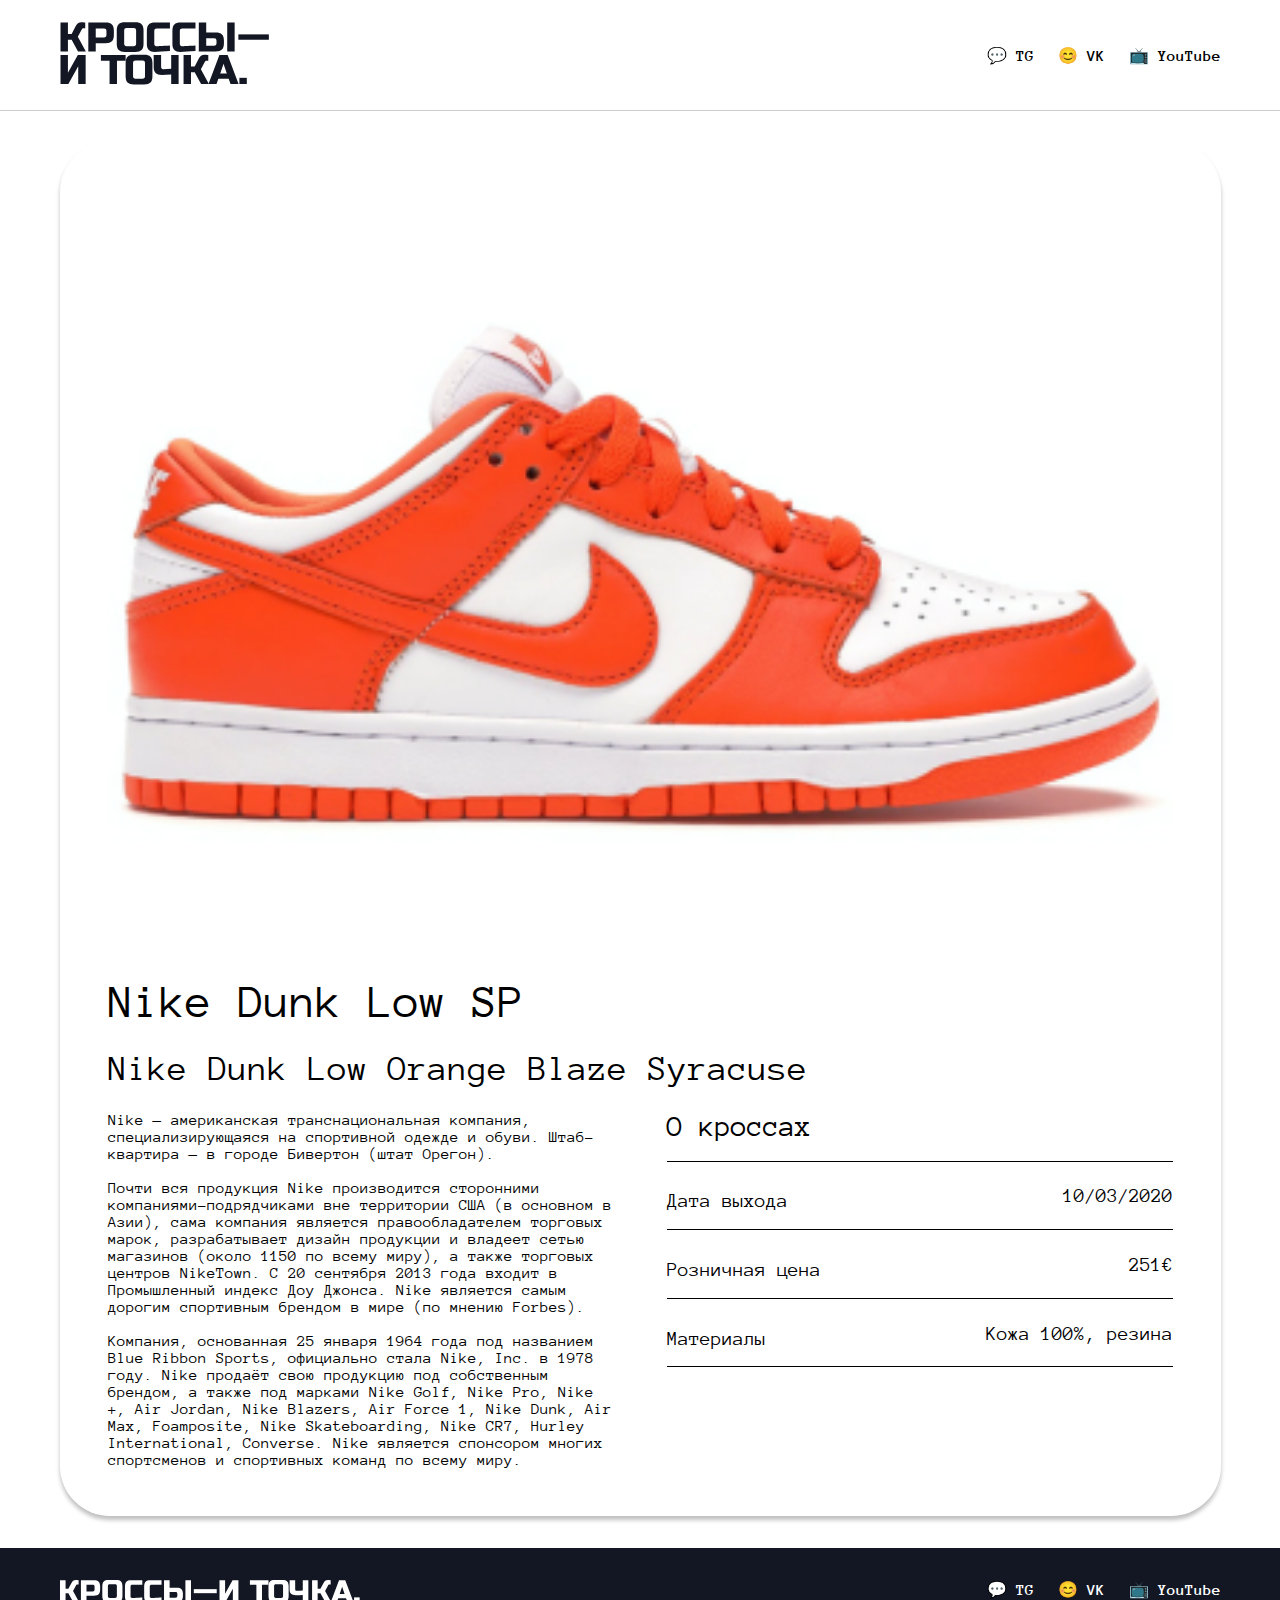
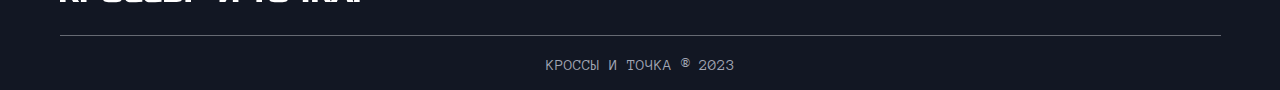
==== pages/sneaker1.html @ d63c5ecc "added a new sneaker" ====
<!DOCTYPE html>
<html lang="ru">

<head>
    <meta charset="UTF-8">
    <meta name="viewport" content="width=device-width, initial-scale=1.0">
    <title>КРОССЫ - И ТОЧКА.</title>
    <link rel="stylesheet" href="../css/style.css">
    <link rel="preconnect" href="https://fonts.googleapis.com">
    <link rel="preconnect" href="https://fonts.gstatic.com" crossorigin>
    <link
        href="https://fonts.googleapis.com/css2?family=Anonymous+Pro:ital,wght@0,400;0,700;1,400;1,700&family=Roboto:wght@300;900&display=swap"
        rel="stylesheet">
    <link rel="preconnect" href="https://fonts.googleapis.com">
    <link rel="preconnect" href="https://fonts.gstatic.com" crossorigin>
    <link href="https://fonts.googleapis.com/css2?family=IBM+Plex+Mono:wght@100;300;400;500;600;700&display=swap"
        rel="stylesheet">
</head>

<body>
    <div class="container">
        <header class="header">
            <a href="/"><img src="../icons/logo_header.svg" alt="Логотип КРОССЫ И ТОЧКА" class="header__image"></a>
            <nav>
                <ul class="navigation__list">
                    <li><a href="https://t.me/blinidontunderstand">💬 TG</a></li>
                    <li><a href="https://vk.com/who_asked_me">😊 VK</a></li>
                    <li><a href="https://www.youtube.com/watch?v=d-diB65scQU">📺 YouTube</a></li>
                </ul>
            </nav>
        </header>

    </div>
    <div class="header__divider"></div>


    <div class="container">
        <main class="sneaker__block">
            <div class="sneaker__block__info">
                <img src="../images/sneak7.png" alt="Изображение кроссовок" class="sneaker__image-big">
                <h1 class="sneaker__block__title">Nike Dunk Low SP</h1>
                <h2 class="sneaker__subtitle">Nike Dunk Low Orange Blaze Syracuse</h2>


                <div class="sneaker__wrapper">
                    <div class="sneaker__text">
                        <p class="sneaker__paragraph">Nike — американская транснациональная компания, специализирующаяся
                            на спортивной одежде и обуви. Штаб-квартира — в городе Бивертон (штат Орегон).</p><br>
                        <p class="sneaker__paragraph">Почти вся продукция Nike производится сторонними
                            компаниями-подрядчиками вне территории США (в основном в Азии), сама компания является
                            правообладателем торговых марок, разрабатывает дизайн продукции и владеет сетью магазинов
                            (около 1150 по всему миру), а также торговых центров NikeTown. С 20 сентября 2013 года
                            входит в Промышленный индекс Доу Джонса. Nike является самым дорогим спортивным брендом в
                            мире (по мнению Forbes).</p><br>
                        <p class="sneaker__paragraph">Компания, основанная 25 января 1964 года под названием Blue Ribbon
                            Sports, официально стала Nike, Inc. в 1978 году. Nike продаёт свою продукцию под собственным
                            брендом, а также под марками Nike Golf, Nike Pro, Nike +, Air Jordan, Nike Blazers, Air
                            Force 1, Nike Dunk, Air Max, Foamposite, Nike Skateboarding, Nike CR7, Hurley International,
                            Converse. Nike является спонсором многих спортсменов и спортивных команд по всему миру.</p>
                    </div>
                    <div class="sneaker__attributes">
                        <ul class="sneaker__list">
                            <li>О кроссах</li>
                            <li>Дата выхода</li>
                            <li>Розничная цена</li>
                            <li>Материалы</li>
                        </ul>
                        <ul class="sneaker__list sneaker__list-right">
                            <li>10/03/2020</li>
                            <li>251€</li>
                            <li>Кожа 100%, резина</li>
                        </ul>
                    </div>
                </div>
            </div>
        </main>
    </div>


    <footer class="footer">
        <div class="container">
            <div class="footer__content footer__divider">
                <a href="/"><img src="../icons/logo_footer.svg" alt="Логотип КРОССЫ И ТОЧКА" class="footer__logo"></a>
                <nav>
                    <ul class="navigation__list">
                        <li><a href="https://t.me/blinidontunderstand">💬 TG</a></li>
                        <li><a href="https://vk.com/who_asked_me">😊 VK</a></li>
                        <li><a href="https://www.youtube.com/watch?v=d-diB65scQU">📺 YouTube</a></li>
                    </ul>
                </nav>
            </div>
            <span class="copyright">КРОССЫ И ТОЧКА ® 2023</span>
        </div>
    </footer>
</body>

</html>
---- css/style.css ----
* {
    box-sizing: border-box;
    margin: 0;
    padding: 0;
}
body {
    font-family: "Anonymous Pro", monospace, Arial, Helvetica, sans-serif;
    position: relative;
}
.sneaker__link {
    text-decoration: none;
}
.sneaker__link:visited {
    color: black;
}
.footer__divider::before {
    content: "";
    position: absolute;
    width: 100%;
    height: 1px;
    background-color: #e6e8ec;
    top: 87px;
    opacity: 40%;
}
.header__divider {
    position: absolute;
    width: 100%;
    height: 1px;
    background-color: grey;
    opacity: 40%;
}
.container {
    max-width: 1161px;
    display: block;
    margin: 0 auto;
}
.header {
    height: 110px;
    display: flex;
    align-items: center;
    justify-content: space-between;
}
.navigation__list {
    display: flex;
    flex-direction: row;
    gap: 0 24px;
    list-style: none;
}
.navigation__list a {
    text-decoration: none;
    font-weight: bold;
    color: black;
}
.header__image {
    height: 63px;
}
.sneaker__image {
    width: 371px;
}
.collection__title {
    font-family: "IBM Plex Mono", monospace;
    font-size: 48px;
    font-weight: 700;
    margin-bottom: 24px;
}
.sneaker__info {
    padding: 32px 24px;
}
.sneakers__collection {
    display: flex;
    flex-wrap: wrap;
    gap: 24px;
    align-content: center;
    padding-bottom: 25px;
}
.sneakers__collection .sneaker:nth-child(1) {
    order: 4;
}
.sneakers__collection .sneaker:nth-child(2) {
    order: 5;
    height: 420px;
}
.sneakers__collection .sneaker:nth-child(3) {
    order: 6;
}
.sneakers__collection .sneaker:nth-child(4) {
    order: 3;
}
.sneakers__collection .sneaker:nth-child(5) {
    order: 7;
    height: 420px;
}
.sneakers__collection .sneaker:nth-child(6) {
    order: 8;
}
.sneakers__collection .sneaker:nth-child(7) {
    order: 1;
    height: 420px;
}
.sneakers__collection .sneaker:nth-child(8) {
    order: 9;
    height: 420px;
}
.sneakers__collection .sneaker:nth-child(9) {
    order: 2;
}
.sneaker__wrapper {
    display: flex;
    flex-direction: row;
    justify-content: space-between;
}
.sneaker__text {
    max-width: 506px;
}
.sneaker__attributes {
    width: 506px;
    display: flex;
    flex-direction: row;
    position: relative;
    justify-content: space-between;
}
.sneaker__list {
    font-size: 20px;
    font-weight: 400;
    list-style-type: none;
}
.sneaker__list-right {
    text-align: right;
    padding-top: 74px;
}
.sneaker__list li {
    margin: 48px 0;
}
.sneaker__list li:after {
    content: "";
    position: absolute;
    width: 100%;
    height: 1px;
    left: 0px;
    background-color: black;
}

.sneaker__list li:nth-child(1):after {
    top: 50px;
}
.sneaker__list li:nth-child(2):after {
    top: 118px;
}
.sneaker__list li:nth-child(3):after {
    top: 187px;
}
.sneaker__list li:nth-child(4):after {
    top: 255px;
}
.sneaker__list li:nth-child(1) {
    font-size: 30px;
    margin: 0;
}
.sneaker__list-right li:nth-child(1) {
    font-size: 20px;
}
.sneaker {
    height: 394px;
    width: 371px;
    background-color: white;
    border-radius: 5px;
}
main {
    background-color: #f1f1f1;
    width: 100%;
    min-height: 100px;
    padding-top: 25px;
}
.sneaker__title {
    font-size: 26px;
    font-weight: 500;
    width: 323px;
}
.sneaker__subtitle {
    font-size: 36px;
    font-weight: 500;
    margin: 24px 0;
}
.sneaker__block__title {
    font-size: 48px;
    margin-top: 32px;
    font-weight: 400;
}
.sneaker__image-big {
    width: 100%;
}
.sneaker__block__info {
    padding: 48px;
}
.sneaker__block {
    min-height: 1140px;
    background-color: white;
    margin: 32px 0px;
    border-radius: 50px;
    box-shadow: 0px 4px 4px 0px rgba(0, 0, 0, 0.25);
}
.sneaker__descr {
    font-size: 20px;
    width: 323px;
}
.footer {
    min-height: 142px;
    background-color: #121723;
}
.footer .navigation__list a {
    color: white;
}
.footer__content {
    display: flex;
    flex-direction: row;
    padding: 32px 0;
    justify-content: space-between;
    position: relative;
}
.copyright {
    color: #a1a6b4;
    display: flex;
    justify-content: center;
    padding-top: 18px;
}
@media (max-width: 826px) {
    .footer__divider::before {
        top: 120px;
    }
    .sneakers__collection {
        flex-direction: column;
    }
    .collection__title {
        text-align: center;
        font-size: 35px;
    }
    .header {
        flex-direction: column;
        padding: 20px 0;
        min-height: 140px;
    }
    .navigation__list {
        margin-top: 20px;
    }
    .footer__content {
        flex-direction: column;
        align-items: center;
    }
    .copyright {
        padding-bottom: 15px;
    }
}
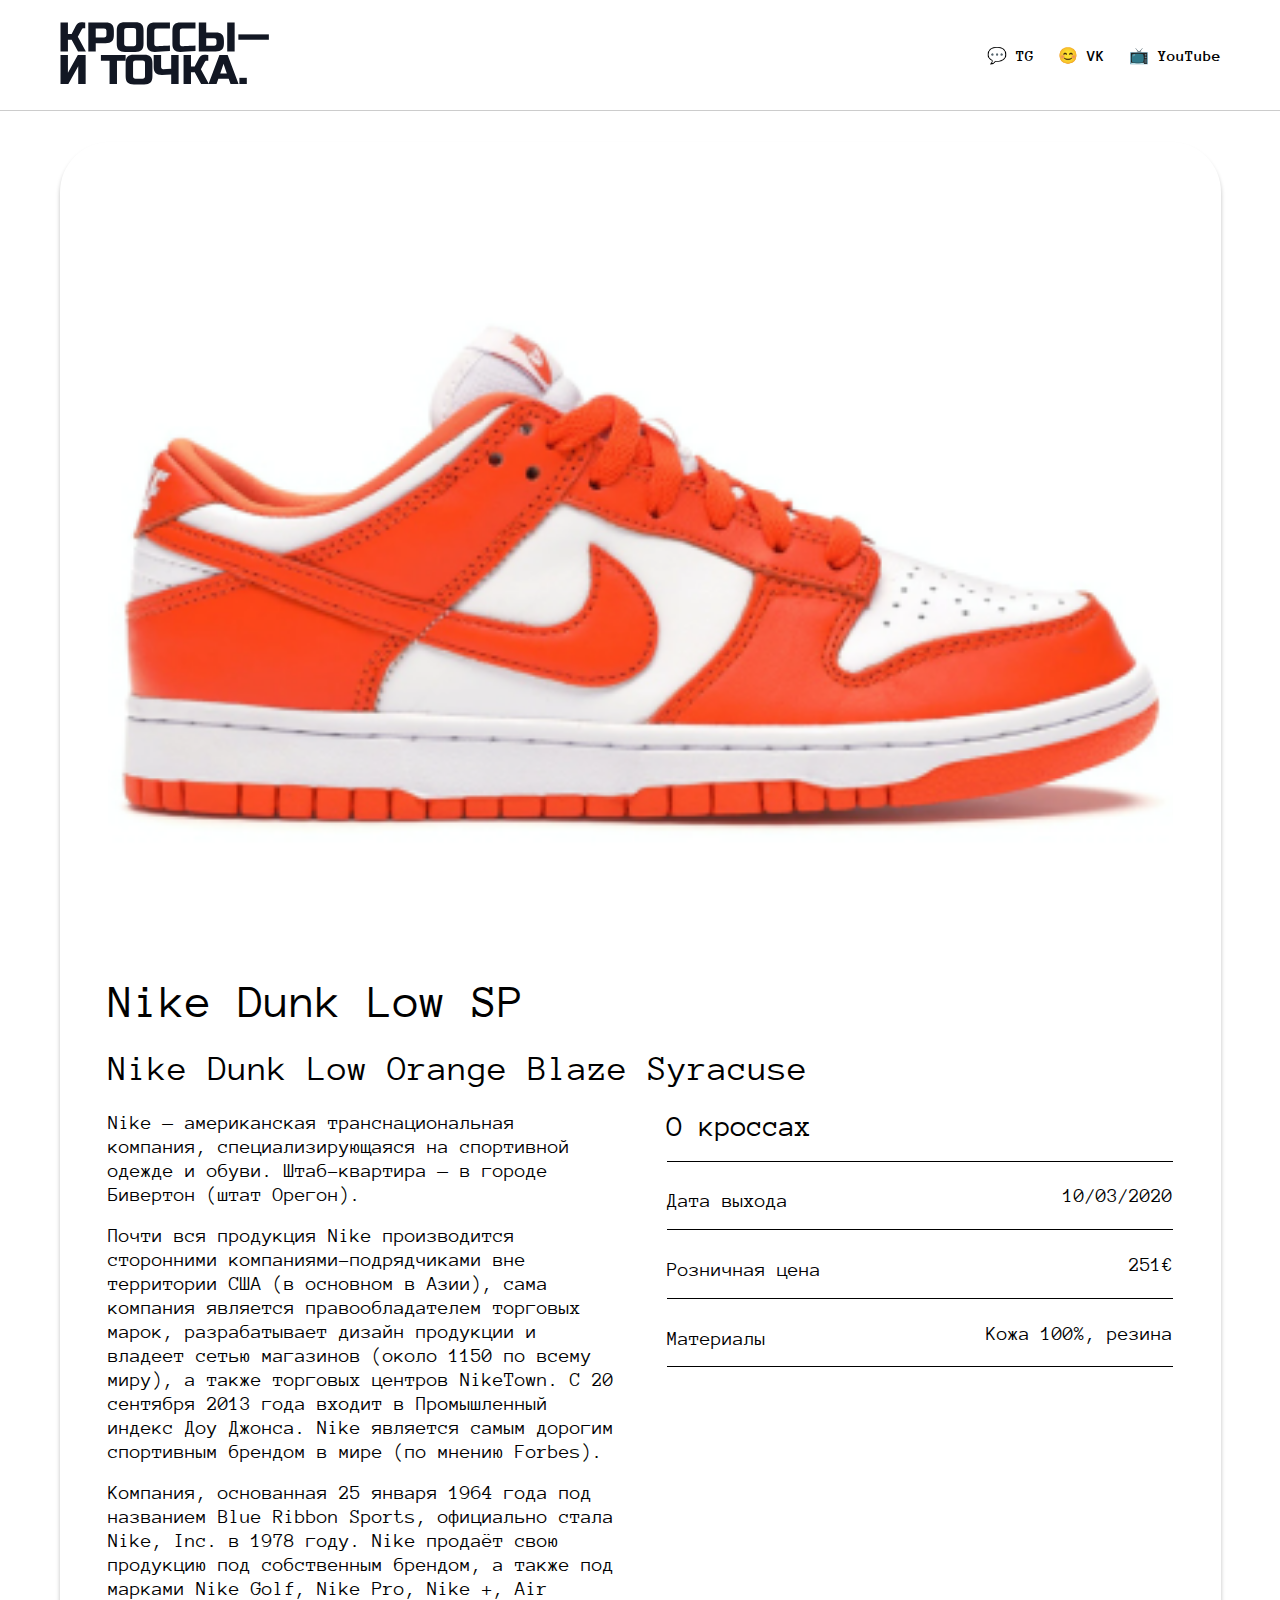
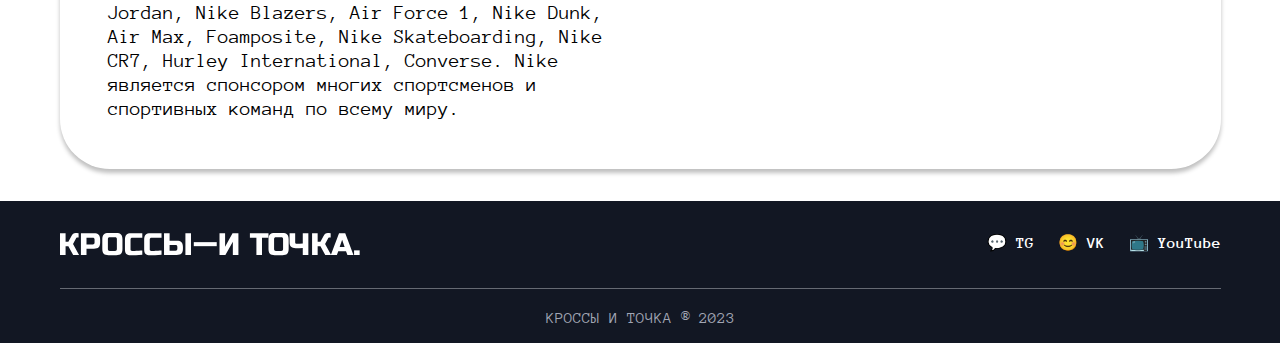
==== commit 7ce00091: "updated links" ====
--- a/pages/sneaker1.html
+++ b/pages/sneaker1.html
@@ -20,7 +20,8 @@
 <body>
     <div class="container">
         <header class="header">
-            <a href="/"><img src="../icons/logo_header.svg" alt="Логотип КРОССЫ И ТОЧКА" class="header__image"></a>
+            <a href="https://twicehardy.github.io/SneakersStore/"><img src="../icons/logo_header.svg"
+                    alt="Логотип КРОССЫ И ТОЧКА" class="header__image"></a>
             <nav>
                 <ul class="navigation__list">
                     <li><a href="https://t.me/blinidontunderstand">💬 TG</a></li>
@@ -80,7 +81,8 @@
     <footer class="footer">
         <div class="container">
             <div class="footer__content footer__divider">
-                <a href="/"><img src="../icons/logo_footer.svg" alt="Логотип КРОССЫ И ТОЧКА" class="footer__logo"></a>
+                <a href="https://twicehardy.github.io/SneakersStore/"><img src="../icons/logo_footer.svg"
+                        alt="Логотип КРОССЫ И ТОЧКА" class="footer__logo"></a>
                 <nav>
                     <ul class="navigation__list">
                         <li><a href="https://t.me/blinidontunderstand">💬 TG</a></li>
--- a/css/style.css
+++ b/css/style.css
@@ -72,6 +72,10 @@
     gap: 24px;
     align-content: center;
     padding-bottom: 25px;
+}
+.sneaker__paragraph {
+    font-size: 20px;
+    line-height: 24px;
 }
 .sneakers__collection .sneaker:nth-child(1) {
     order: 4;
